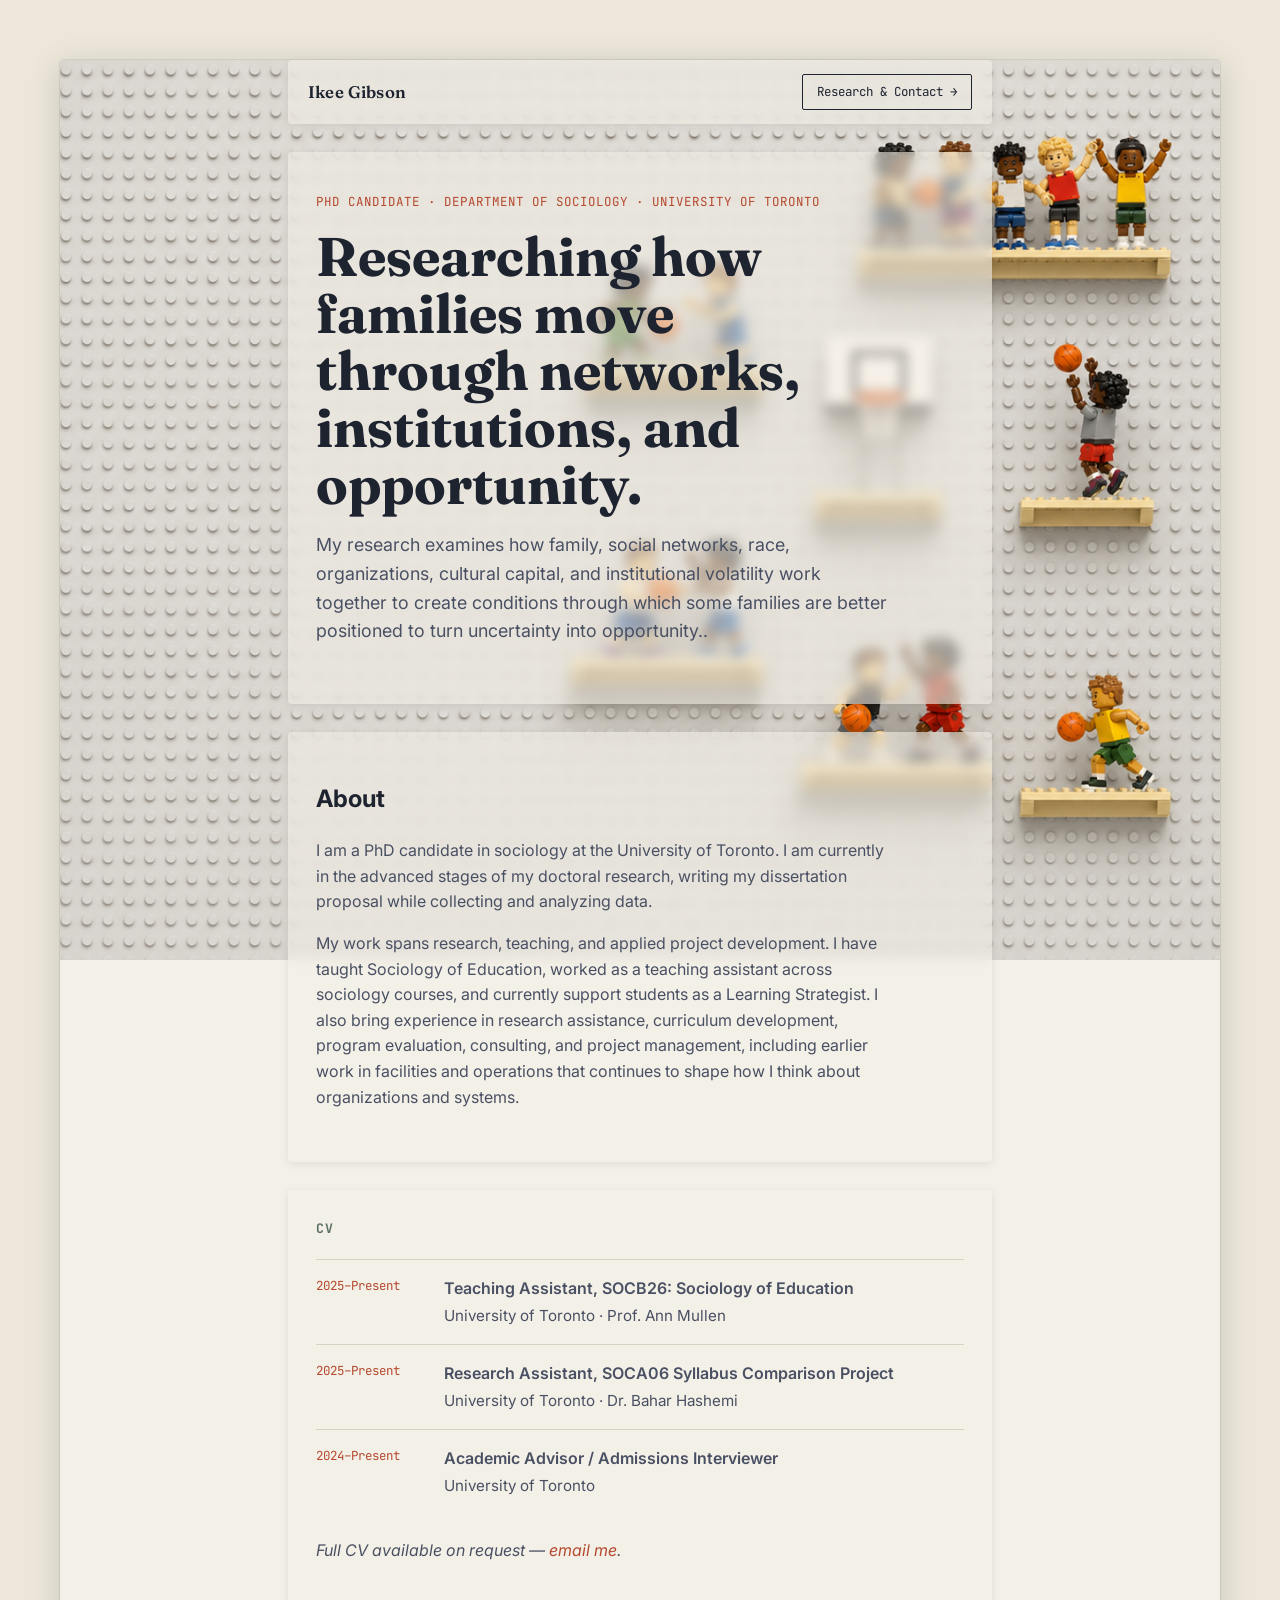
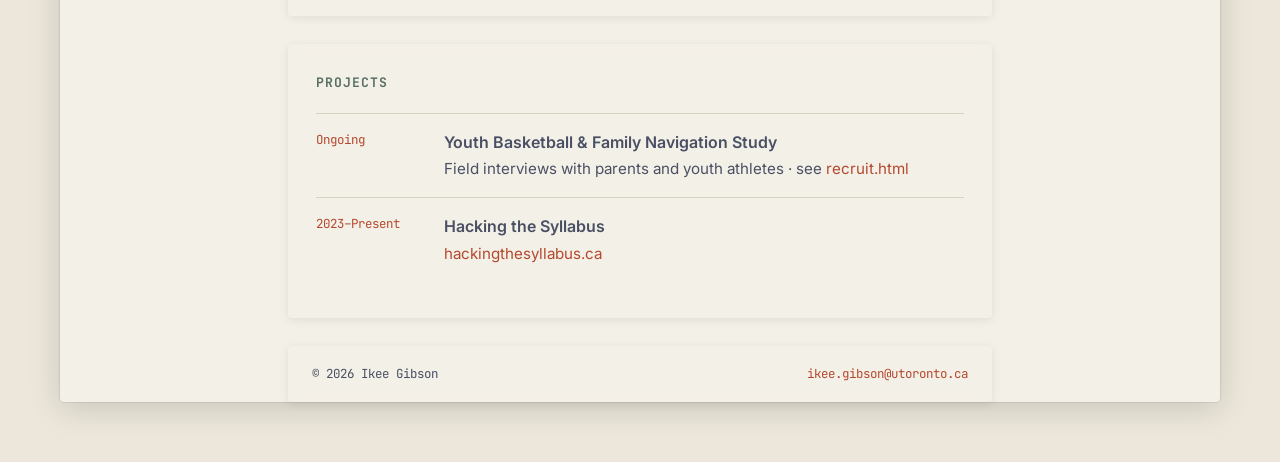
==== index.html @ 01ce1023 "Change heading from h2 to h1 in about section" ====
<!DOCTYPE html>
<html lang="en">
<head>
<meta charset="UTF-8">
<meta name="viewport" content="width=device-width, initial-scale=1.0">
<title>Ikee Gibson</title>
<link rel="stylesheet" href="style.css">
</head>
<body>

<div class="wrap">
  <nav class="top">
    <span class="name">Ikee Gibson</span>
    <a class="cta" href="recruit.html">Research &amp; Contact &rarr;</a>
  </nav>

  <header class="hero">
    <span class="eyebrow">PhD Candidate &middot; Department of Sociology &middot; University of Toronto</span>
    <h1>Researching how families move through networks, institutions, and opportunity.</h1>
    <p class="lede">My research examines how family, social networks, race, organizations, cultural capital, and institutional volatility work together to create conditions through which some families are better positioned to turn uncertainty into opportunity..</p>
  </header>

  <section id="about">
    <h1>About</h1>
    <p>I am a PhD candidate in sociology at the University of Toronto. I am currently in the advanced stages of my doctoral research, writing my dissertation proposal while collecting and analyzing data.</p>

<p>My work spans research, teaching, and applied project development. I have taught Sociology of Education, worked as a teaching assistant across sociology courses, and currently support students as a Learning Strategist. I also bring experience in research assistance, curriculum development, program evaluation, consulting, and project management, including earlier work in facilities and operations that continues to shape how I think about organizations and systems.</p>
  </section>

  <section id="cv">
    <h2>CV</h2>

    <div class="entry">
      <div class="dates">2025&ndash;Present</div>
      <div>
        <p class="role">Teaching Assistant, SOCB26: Sociology of Education</p>
        <p class="org">University of Toronto &middot; Prof. Ann Mullen</p>
      </div>
    </div>

    <div class="entry">
      <div class="dates">2025&ndash;Present</div>
      <div>
        <p class="role">Research Assistant, SOCA06 Syllabus Comparison Project</p>
        <p class="org">University of Toronto &middot; Dr. Bahar Hashemi</p>
      </div>
    </div>

    <div class="entry">
      <div class="dates">2024&ndash;Present</div>
      <div>
        <p class="role">Academic Advisor / Admissions Interviewer</p>
        <p class="org">University of Toronto</p>
      </div>
    </div>

    <p style="margin-top: 24px;"><em>Full CV available on request &mdash; <a href="mailto:hello@ikeegibson.com">email me</a>.</em></p>
  </section>

  <section id="projects">
    <h2>Projects</h2>
    <div class="entry">
      <div class="dates">Ongoing</div>
      <div>
        <p class="role">Youth Basketball &amp; Family Navigation Study</p>
        <p class="org">Field interviews with parents and youth athletes &middot; see <a href="recruit.html">recruit.html</a></p>
      </div>
    </div>
    <div class="entry">
      <div class="dates">2023&ndash;Present</div>
      <div>
        <p class="role">Hacking the Syllabus</p>
        <p class="org"><a href="https://hackingthesyllabus.ca" target="_blank" rel="noopener">hackingthesyllabus.ca</a></p>
      </div>
    </div>
  </section>

  <footer>
    <span>&copy; 2026 Ikee Gibson</span>
    <span><a href="mailto:ikee.gibson@utoronto.ca">ikee.gibson@utoronto.ca</a></span>
  </footer>
</div>

</body>
</html>
---- style.css ----
@import url('https://fonts.googleapis.com/css2?family=Fraunces:opsz,wght@9..144,400..700&family=Inter:wght@400;500;600&family=JetBrains+Mono:wght@400;500&display=swap');

:root {
  --paper: #F3F0E8;
  --paper-dim: #ECE7DA;
  --ink: #1E2330;
  --ink-soft: #4A5063;
  --accent: #B5482E;
  --accent-soft: #D9886F;
  --line-green: #5B7065;
  --rule: #D8D2C2;
}

* { box-sizing: border-box; }

html {
  scroll-behavior: smooth;
  background: var(--paper-dim);
}

body {
  margin: 60px;
  background: var(--paper);
  background-image: url(background.png);
  background-attachment: fixed;
  background-size: cover;
  background-position: center top;
  background-repeat: no-repeat;
  color: var(--ink);
  font-family: 'Inter', system-ui, sans-serif;
  line-height: 1.6;
  border-radius: 4px;
  box-shadow: 0 0 0 1px rgba(0,0,0,0.07), 0 6px 32px rgba(0,0,0,0.15);
  overflow-x: hidden;
}

@media (max-width: 700px) {
  body { margin: 24px; }
}

@media (prefers-reduced-motion: reduce) {
  * { animation: none !important; transition: none !important; }
}

a { color: var(--accent); text-decoration: none; }
a:hover { text-decoration: underline; }
a:focus-visible, button:focus-visible, input:focus-visible {
  outline: 2px solid var(--accent);
  outline-offset: 3px;
}

.wrap {
  max-width: 760px;
  margin: 0 auto;
  padding: 0 28px;
}

/* ---- Nav ---- */
nav.top {
  display: flex;
  justify-content: space-between;
  align-items: center;
  padding: 14px 20px;
  margin-bottom: 28px;
  background: rgba(243,240,232,0.60);
  backdrop-filter: blur(6px);
  border-radius: 4px;
  box-shadow: 0 2px 10px rgba(0,0,0,0.08);
}
nav.top .name {
  font-family: 'Fraunces', serif;
  font-weight: 600;
  font-size: 1.05rem;
  color: var(--ink);
  letter-spacing: 0.01em;
}
nav.top a.cta {
  font-family: 'JetBrains Mono', monospace;
  font-size: 0.78rem;
  border: 1px solid var(--ink);
  padding: 7px 14px;
  border-radius: 2px;
  color: var(--ink);
}
nav.top a.cta:hover { background: var(--ink); color: var(--paper); text-decoration: none; }

/* ---- Hero ---- */
.hero {
  position: relative;
  padding: 40px 28px;
  margin-top: 28px;
  overflow: hidden;
  background: rgba(243,240,232,0.60);
  backdrop-filter: blur(6px);
  border-radius: 4px;
  box-shadow: 0 2px 10px rgba(0,0,0,0.08);
}
.hero h1 {
  position: relative;
  z-index: 1;
  font-family: 'Fraunces', serif;
  font-weight: 700;
  font-size: clamp(2.4rem, 6vw, 3.4rem);
  line-height: 1.05;
  margin: 0 0 14px;
  max-width: 9.5em;
}
.hero .eyebrow {
  font-family: 'JetBrains Mono', monospace;
  font-size: 0.78rem;
  text-transform: uppercase;
  letter-spacing: 0.08em;
  color: var(--accent);
  margin-bottom: 16px;
  display: block;
}
.hero p.lede {
  position: relative;
  z-index: 1;
  font-size: 1.12rem;
  color: var(--ink-soft);
  max-width: 32em;
}

hr.rule {
  border: none;
  border-top: 1px solid var(--rule);
  margin: 8px 0 40px;
}

/* ---- Sections ---- */
section {
  padding: 28px 28px 36px;
  margin: 28px 0;
  background: rgba(243,240,232,0.60);
  backdrop-filter: blur(6px);
  border-radius: 4px;
  box-shadow: 0 2px 10px rgba(0,0,0,0.08);
}
section h2 {
  font-family: 'JetBrains Mono', monospace;
  font-size: 0.82rem;
  text-transform: uppercase;
  letter-spacing: 0.08em;
  color: var(--line-green);
  margin: 0 0 20px;
}
section p { color: var(--ink-soft); max-width: 36em; }

/* ---- CV entries ---- */
.entry {
  display: grid;
  grid-template-columns: 110px 1fr;
  gap: 18px;
  padding: 16px 0;
  border-top: 1px solid var(--rule);
}
.entry:first-of-type { border-top: 1px solid var(--rule); }
.entry .dates {
  font-family: 'JetBrains Mono', monospace;
  font-size: 0.78rem;
  color: var(--accent);
  white-space: nowrap;
}
.entry .role { font-weight: 600; margin: 0 0 2px; }
.entry .org { color: var(--ink-soft); font-size: 0.95rem; margin: 0; }

@media (max-width: 540px) {
  .entry { grid-template-columns: 1fr; gap: 4px; }
}

/* ---- Footer ---- */
footer {
  margin: 0 0 28px;
  padding: 18px 24px;
  background: rgba(243,240,232,0.60);
  backdrop-filter: blur(6px);
  border-radius: 4px;
  box-shadow: 0 2px 10px rgba(0,0,0,0.08);
  font-family: 'JetBrains Mono', monospace;
  font-size: 0.78rem;
  color: var(--ink-soft);
  display: flex;
  justify-content: space-between;
  flex-wrap: wrap;
  gap: 10px;
}

/* ---- Recruit page ---- */
.recruit-card {
  background: var(--paper-dim);
  border: 1px solid var(--rule);
  border-radius: 4px;
  padding: 36px 30px;
  margin-top: 12px;
}
.recruit-card p.blurb {
  font-size: 1.08rem;
  color: var(--ink);
  max-width: 34em;
}
.btn-primary {
  display: inline-block;
  margin-top: 18px;
  background: var(--accent);
  color: var(--paper);
  font-family: 'JetBrains Mono', monospace;
  font-size: 0.85rem;
  padding: 13px 22px;
  border-radius: 2px;
  letter-spacing: 0.02em;
}
.btn-primary:hover { background: #963a23; text-decoration: none; }
.fine-print {
  margin-top: 22px;
  font-size: 0.85rem;
  color: var(--ink-soft);
}
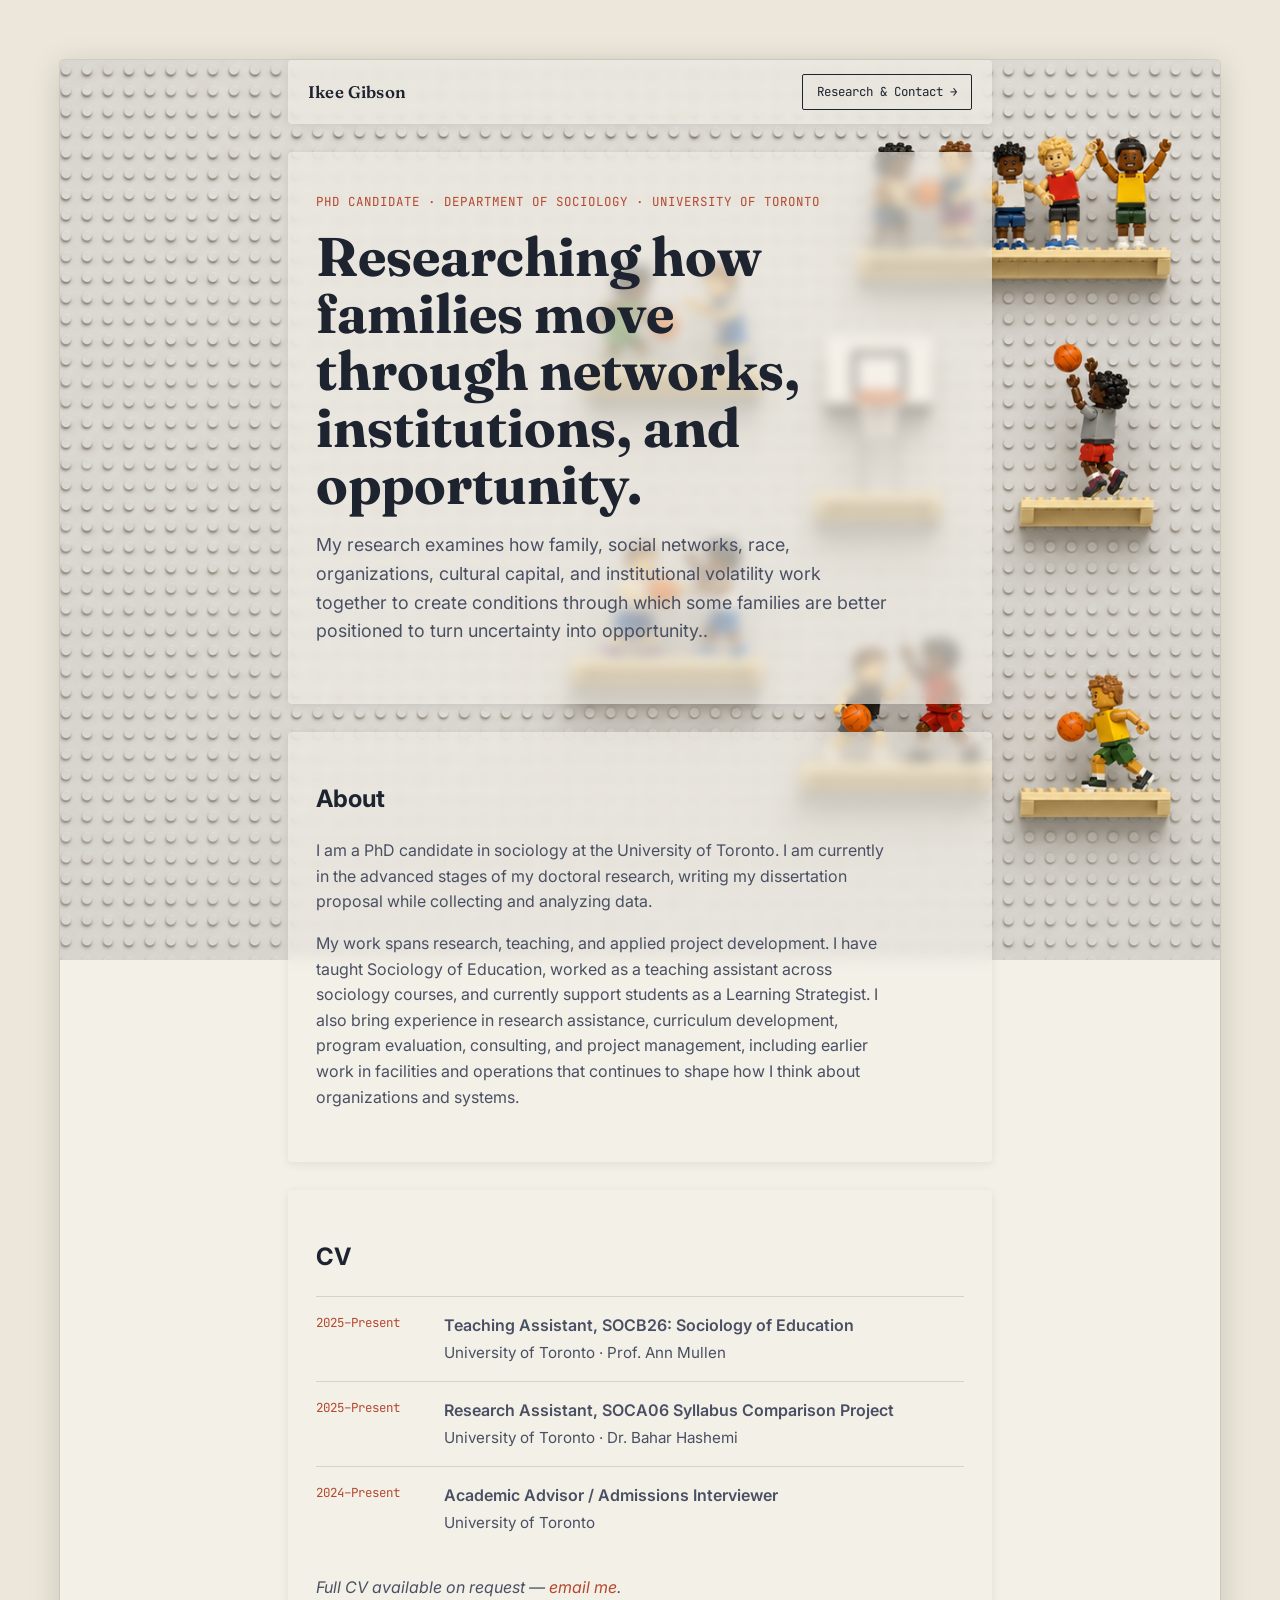
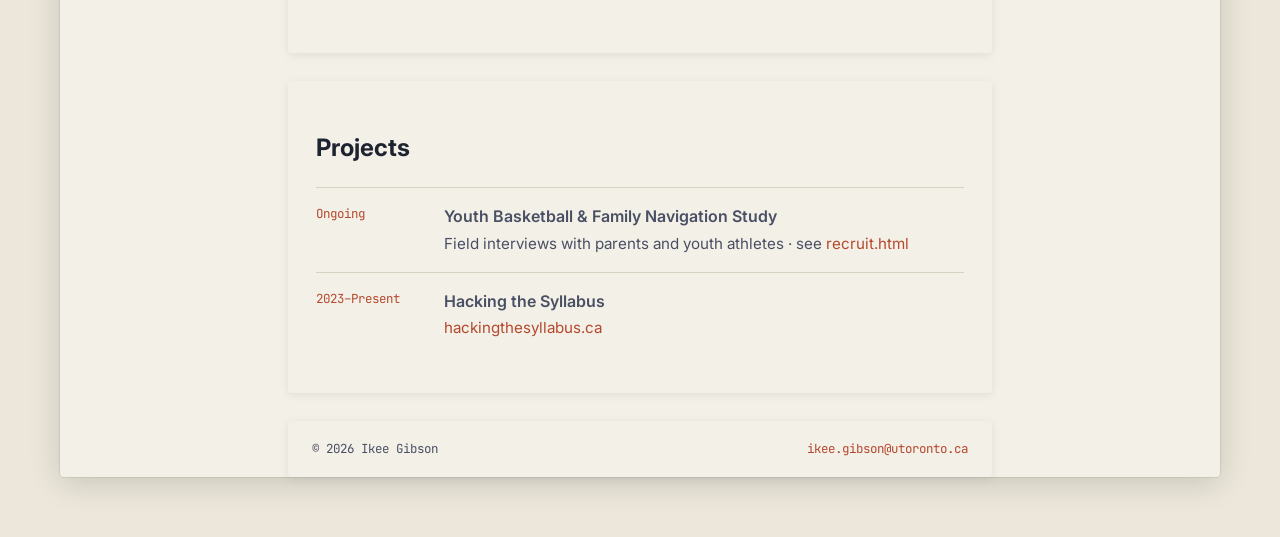
==== commit e689925e: "Change section headings and update contact email Updated headings from h2 to h1 for CV and Projects " ====
--- a/index.html
+++ b/index.html
@@ -28,7 +28,7 @@
   </section>
 
   <section id="cv">
-    <h2>CV</h2>
+    <h1>CV</h1>
 
     <div class="entry">
       <div class="dates">2025&ndash;Present</div>
@@ -54,11 +54,11 @@
       </div>
     </div>
 
-    <p style="margin-top: 24px;"><em>Full CV available on request &mdash; <a href="mailto:hello@ikeegibson.com">email me</a>.</em></p>
+    <p style="margin-top: 24px;"><em>Full CV available on request &mdash; <a href="mailto:ikee.gibson@utoronto.ca">email me</a>.</em></p>
   </section>
 
   <section id="projects">
-    <h2>Projects</h2>
+    <h1>Projects</h1>
     <div class="entry">
       <div class="dates">Ongoing</div>
       <div>
--- a/style.css
+++ b/style.css
@@ -62,7 +62,7 @@
   align-items: center;
   padding: 14px 20px;
   margin-bottom: 28px;
-  background: rgba(243,240,232,0.60);
+  background: rgba(243,240,232,0.64);
   backdrop-filter: blur(6px);
   border-radius: 4px;
   box-shadow: 0 2px 10px rgba(0,0,0,0.08);
@@ -90,7 +90,7 @@
   padding: 40px 28px;
   margin-top: 28px;
   overflow: hidden;
-  background: rgba(243,240,232,0.60);
+  background: rgba(243,240,232,0.64);
   backdrop-filter: blur(6px);
   border-radius: 4px;
   box-shadow: 0 2px 10px rgba(0,0,0,0.08);
@@ -132,7 +132,7 @@
 section {
   padding: 28px 28px 36px;
   margin: 28px 0;
-  background: rgba(243,240,232,0.60);
+  background: rgba(243,240,232,0.64);
   backdrop-filter: blur(6px);
   border-radius: 4px;
   box-shadow: 0 2px 10px rgba(0,0,0,0.08);
@@ -173,7 +173,7 @@
 footer {
   margin: 0 0 28px;
   padding: 18px 24px;
-  background: rgba(243,240,232,0.60);
+  background: rgba(243,240,232,0.64);
   backdrop-filter: blur(6px);
   border-radius: 4px;
   box-shadow: 0 2px 10px rgba(0,0,0,0.08);
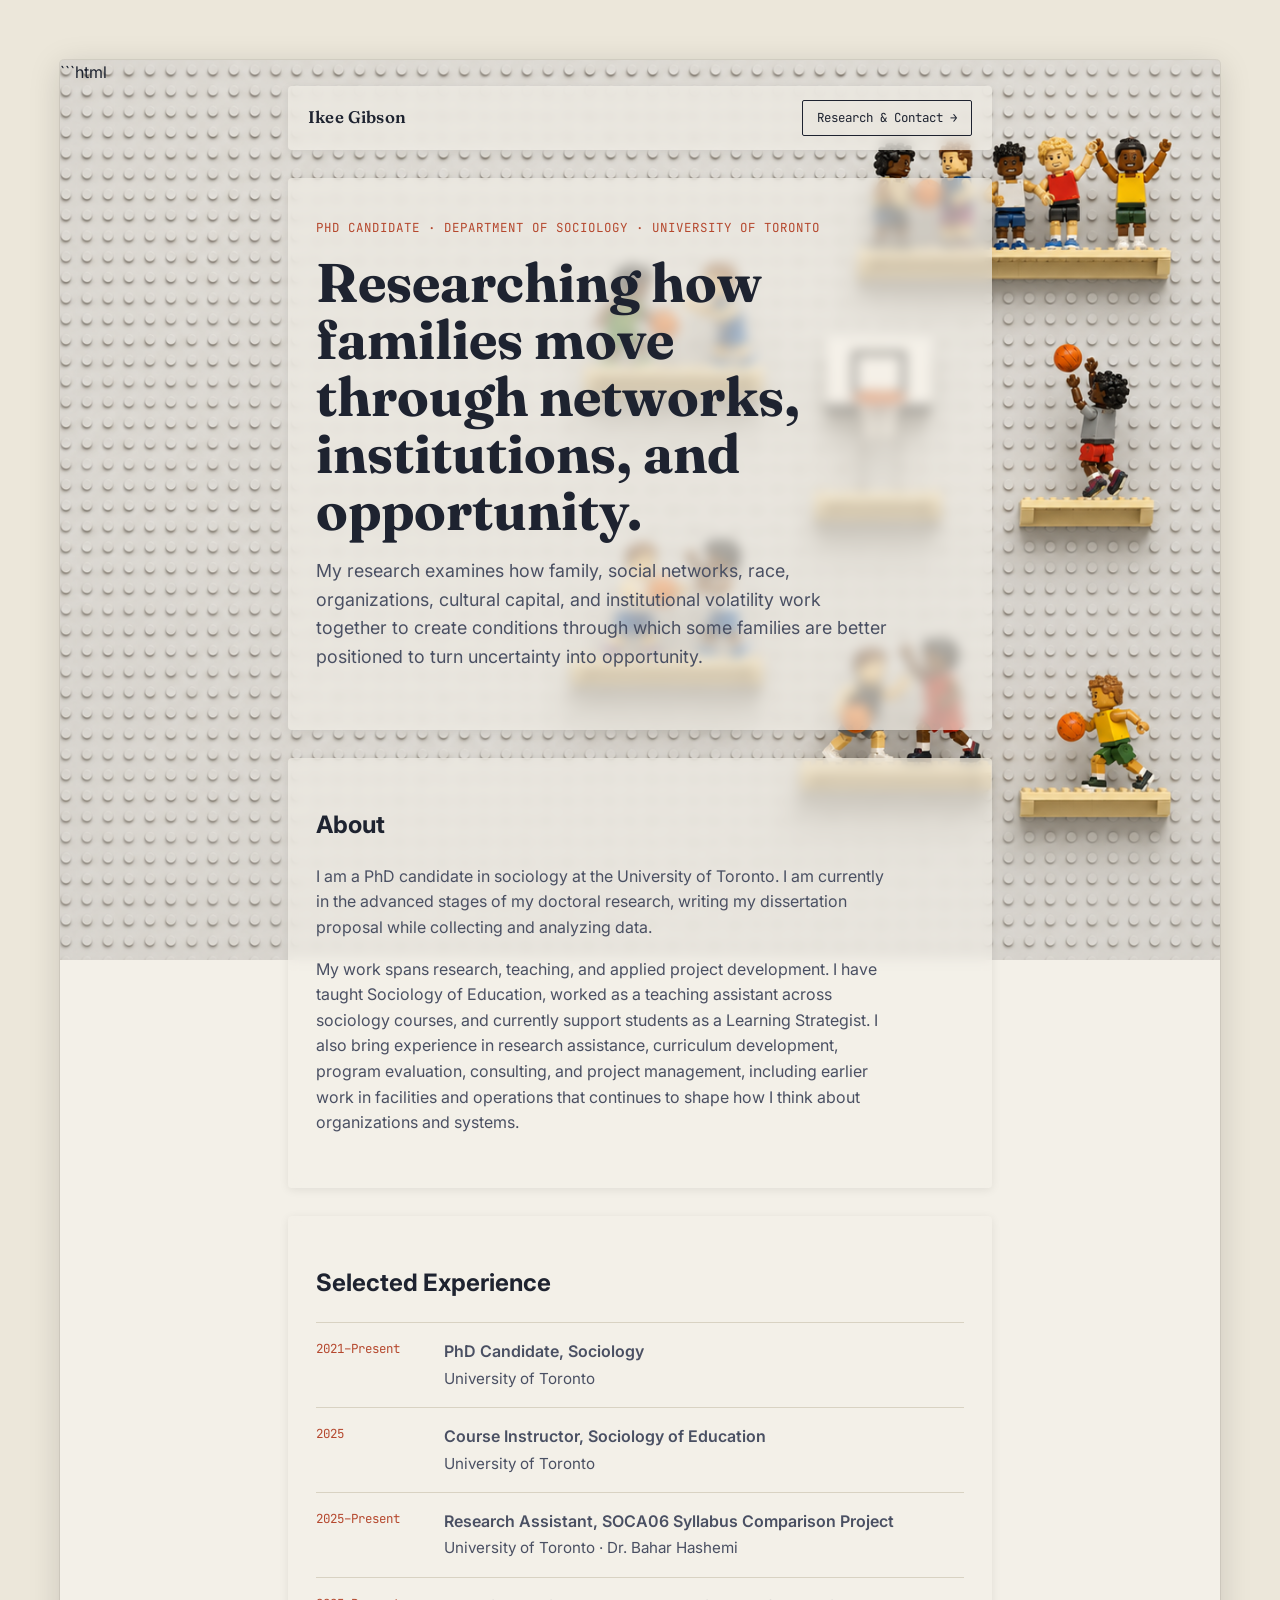
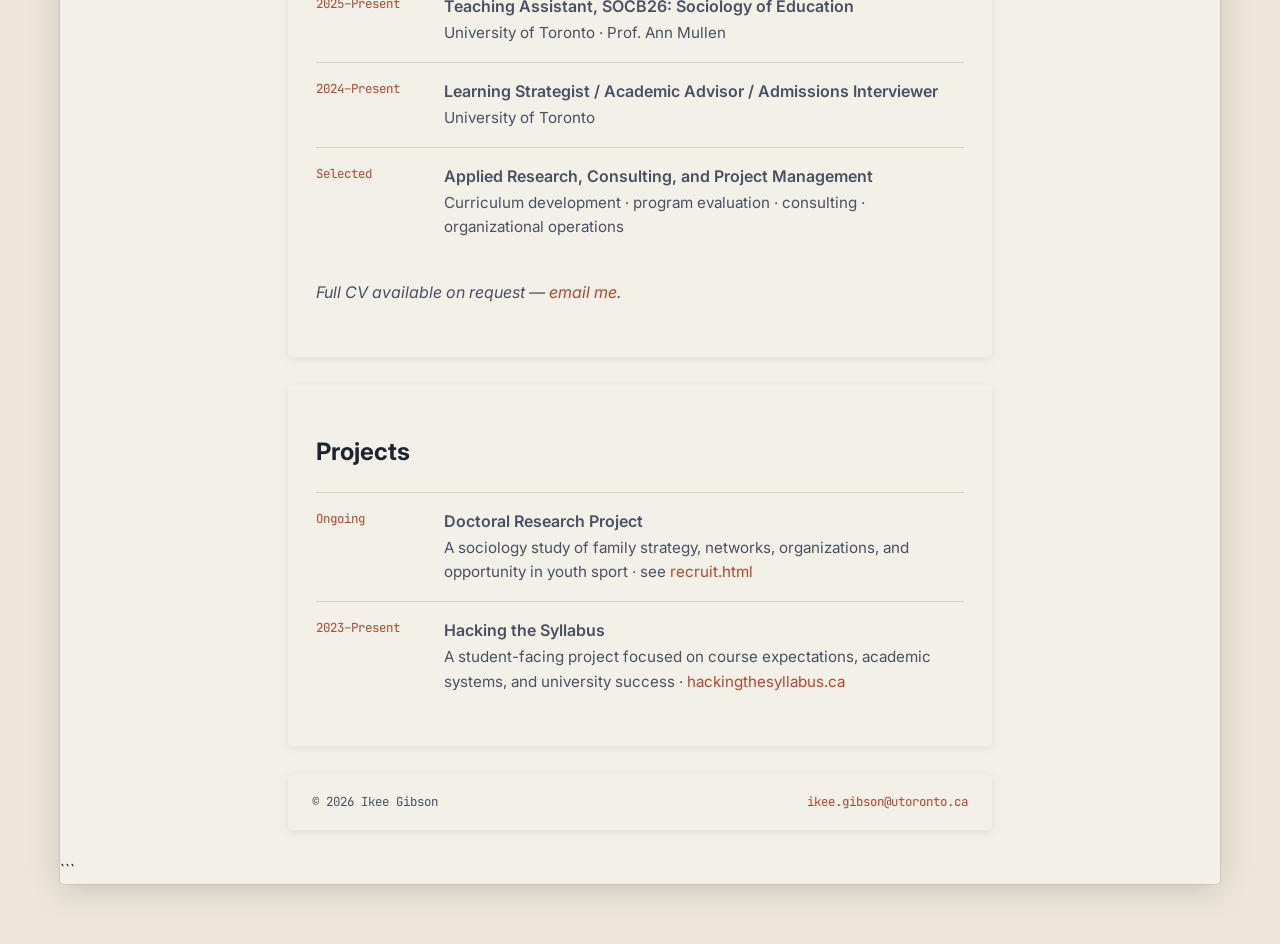
==== commit 13e22f6c: "Update CV and project descriptions in index.html" ====
--- a/index.html
+++ b/index.html
@@ -1,3 +1,4 @@
+```html
 <!DOCTYPE html>
 <html lang="en">
 <head>
@@ -17,24 +18,32 @@
   <header class="hero">
     <span class="eyebrow">PhD Candidate &middot; Department of Sociology &middot; University of Toronto</span>
     <h1>Researching how families move through networks, institutions, and opportunity.</h1>
-    <p class="lede">My research examines how family, social networks, race, organizations, cultural capital, and institutional volatility work together to create conditions through which some families are better positioned to turn uncertainty into opportunity..</p>
+    <p class="lede">My research examines how family, social networks, race, organizations, cultural capital, and institutional volatility work together to create conditions through which some families are better positioned to turn uncertainty into opportunity.</p>
   </header>
 
   <section id="about">
     <h1>About</h1>
     <p>I am a PhD candidate in sociology at the University of Toronto. I am currently in the advanced stages of my doctoral research, writing my dissertation proposal while collecting and analyzing data.</p>
 
-<p>My work spans research, teaching, and applied project development. I have taught Sociology of Education, worked as a teaching assistant across sociology courses, and currently support students as a Learning Strategist. I also bring experience in research assistance, curriculum development, program evaluation, consulting, and project management, including earlier work in facilities and operations that continues to shape how I think about organizations and systems.</p>
+    <p>My work spans research, teaching, and applied project development. I have taught Sociology of Education, worked as a teaching assistant across sociology courses, and currently support students as a Learning Strategist. I also bring experience in research assistance, curriculum development, program evaluation, consulting, and project management, including earlier work in facilities and operations that continues to shape how I think about organizations and systems.</p>
   </section>
 
   <section id="cv">
-    <h1>CV</h1>
+    <h1>Selected Experience</h1>
 
     <div class="entry">
-      <div class="dates">2025&ndash;Present</div>
+      <div class="dates">2021&ndash;Present</div>
       <div>
-        <p class="role">Teaching Assistant, SOCB26: Sociology of Education</p>
-        <p class="org">University of Toronto &middot; Prof. Ann Mullen</p>
+        <p class="role">PhD Candidate, Sociology</p>
+        <p class="org">University of Toronto</p>
+      </div>
+    </div>
+
+    <div class="entry">
+      <div class="dates">2025</div>
+      <div>
+        <p class="role">Course Instructor, Sociology of Education</p>
+        <p class="org">University of Toronto</p>
       </div>
     </div>
 
@@ -47,10 +56,26 @@
     </div>
 
     <div class="entry">
+      <div class="dates">2025&ndash;Present</div>
+      <div>
+        <p class="role">Teaching Assistant, SOCB26: Sociology of Education</p>
+        <p class="org">University of Toronto &middot; Prof. Ann Mullen</p>
+      </div>
+    </div>
+
+    <div class="entry">
       <div class="dates">2024&ndash;Present</div>
       <div>
-        <p class="role">Academic Advisor / Admissions Interviewer</p>
+        <p class="role">Learning Strategist / Academic Advisor / Admissions Interviewer</p>
         <p class="org">University of Toronto</p>
+      </div>
+    </div>
+
+    <div class="entry">
+      <div class="dates">Selected</div>
+      <div>
+        <p class="role">Applied Research, Consulting, and Project Management</p>
+        <p class="org">Curriculum development &middot; program evaluation &middot; consulting &middot; organizational operations</p>
       </div>
     </div>
 
@@ -62,15 +87,15 @@
     <div class="entry">
       <div class="dates">Ongoing</div>
       <div>
-        <p class="role">Youth Basketball &amp; Family Navigation Study</p>
-        <p class="org">Field interviews with parents and youth athletes &middot; see <a href="recruit.html">recruit.html</a></p>
+        <p class="role">Doctoral Research Project</p>
+        <p class="org">A sociology study of family strategy, networks, organizations, and opportunity in youth sport &middot; see <a href="recruit.html">recruit.html</a></p>
       </div>
     </div>
     <div class="entry">
       <div class="dates">2023&ndash;Present</div>
       <div>
         <p class="role">Hacking the Syllabus</p>
-        <p class="org"><a href="https://hackingthesyllabus.ca" target="_blank" rel="noopener">hackingthesyllabus.ca</a></p>
+        <p class="org">A student-facing project focused on course expectations, academic systems, and university success &middot; <a href="https://hackingthesyllabus.ca" target="_blank" rel="noopener">hackingthesyllabus.ca</a></p>
       </div>
     </div>
   </section>
@@ -83,3 +108,4 @@
 
 </body>
 </html>
+```
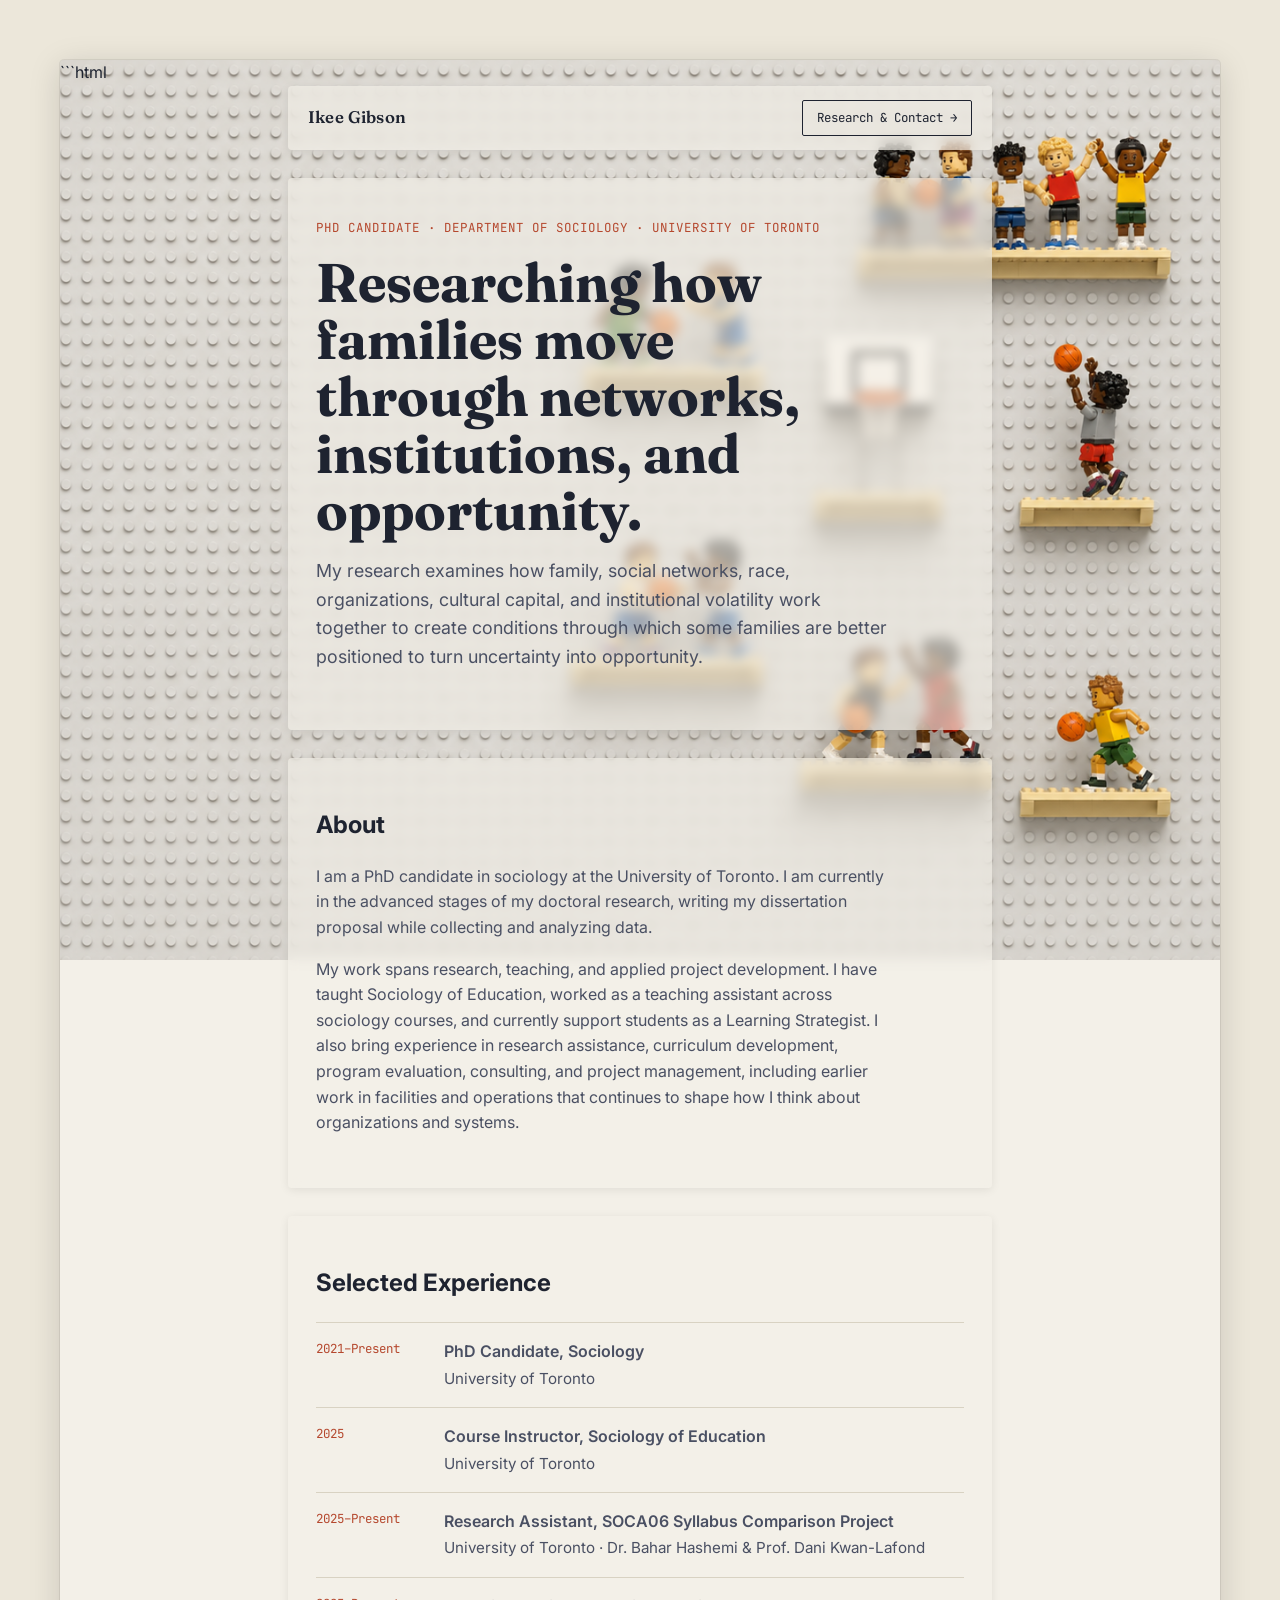
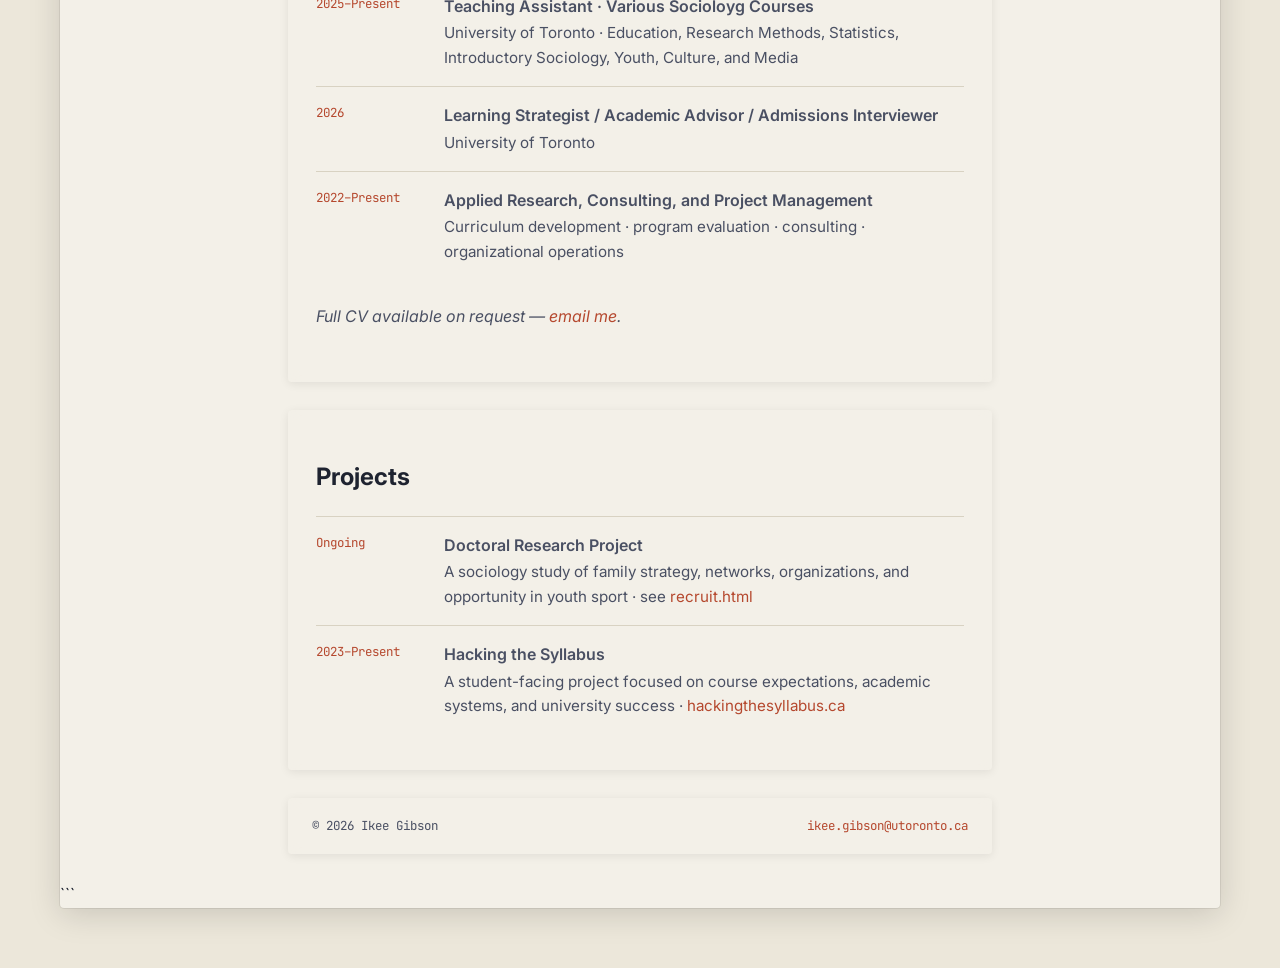
==== commit d6e3af2e: "Revise roles, organizations, and dates in index.html Updated roles and organizations for various pos" ====
--- a/index.html
+++ b/index.html
@@ -51,20 +51,20 @@
       <div class="dates">2025&ndash;Present</div>
       <div>
         <p class="role">Research Assistant, SOCA06 Syllabus Comparison Project</p>
-        <p class="org">University of Toronto &middot; Dr. Bahar Hashemi</p>
+        <p class="org">University of Toronto &middot; Dr. Bahar Hashemi & Prof. Dani Kwan-Lafond</p>
       </div>
     </div>
 
     <div class="entry">
       <div class="dates">2025&ndash;Present</div>
       <div>
-        <p class="role">Teaching Assistant, SOCB26: Sociology of Education</p>
-        <p class="org">University of Toronto &middot; Prof. Ann Mullen</p>
+        <p class="role">Teaching Assistant &middot; Various Socioloyg Courses</p>
+        <p class="org">University of Toronto &middot; Education, Research Methods, Statistics, Introductory Sociology, Youth, Culture, and Media</p>
       </div>
     </div>
 
     <div class="entry">
-      <div class="dates">2024&ndash;Present</div>
+      <div class="dates">2026</div>
       <div>
         <p class="role">Learning Strategist / Academic Advisor / Admissions Interviewer</p>
         <p class="org">University of Toronto</p>
@@ -72,7 +72,7 @@
     </div>
 
     <div class="entry">
-      <div class="dates">Selected</div>
+      <div class="dates">2022&ndash;Present</div>
       <div>
         <p class="role">Applied Research, Consulting, and Project Management</p>
         <p class="org">Curriculum development &middot; program evaluation &middot; consulting &middot; organizational operations</p>
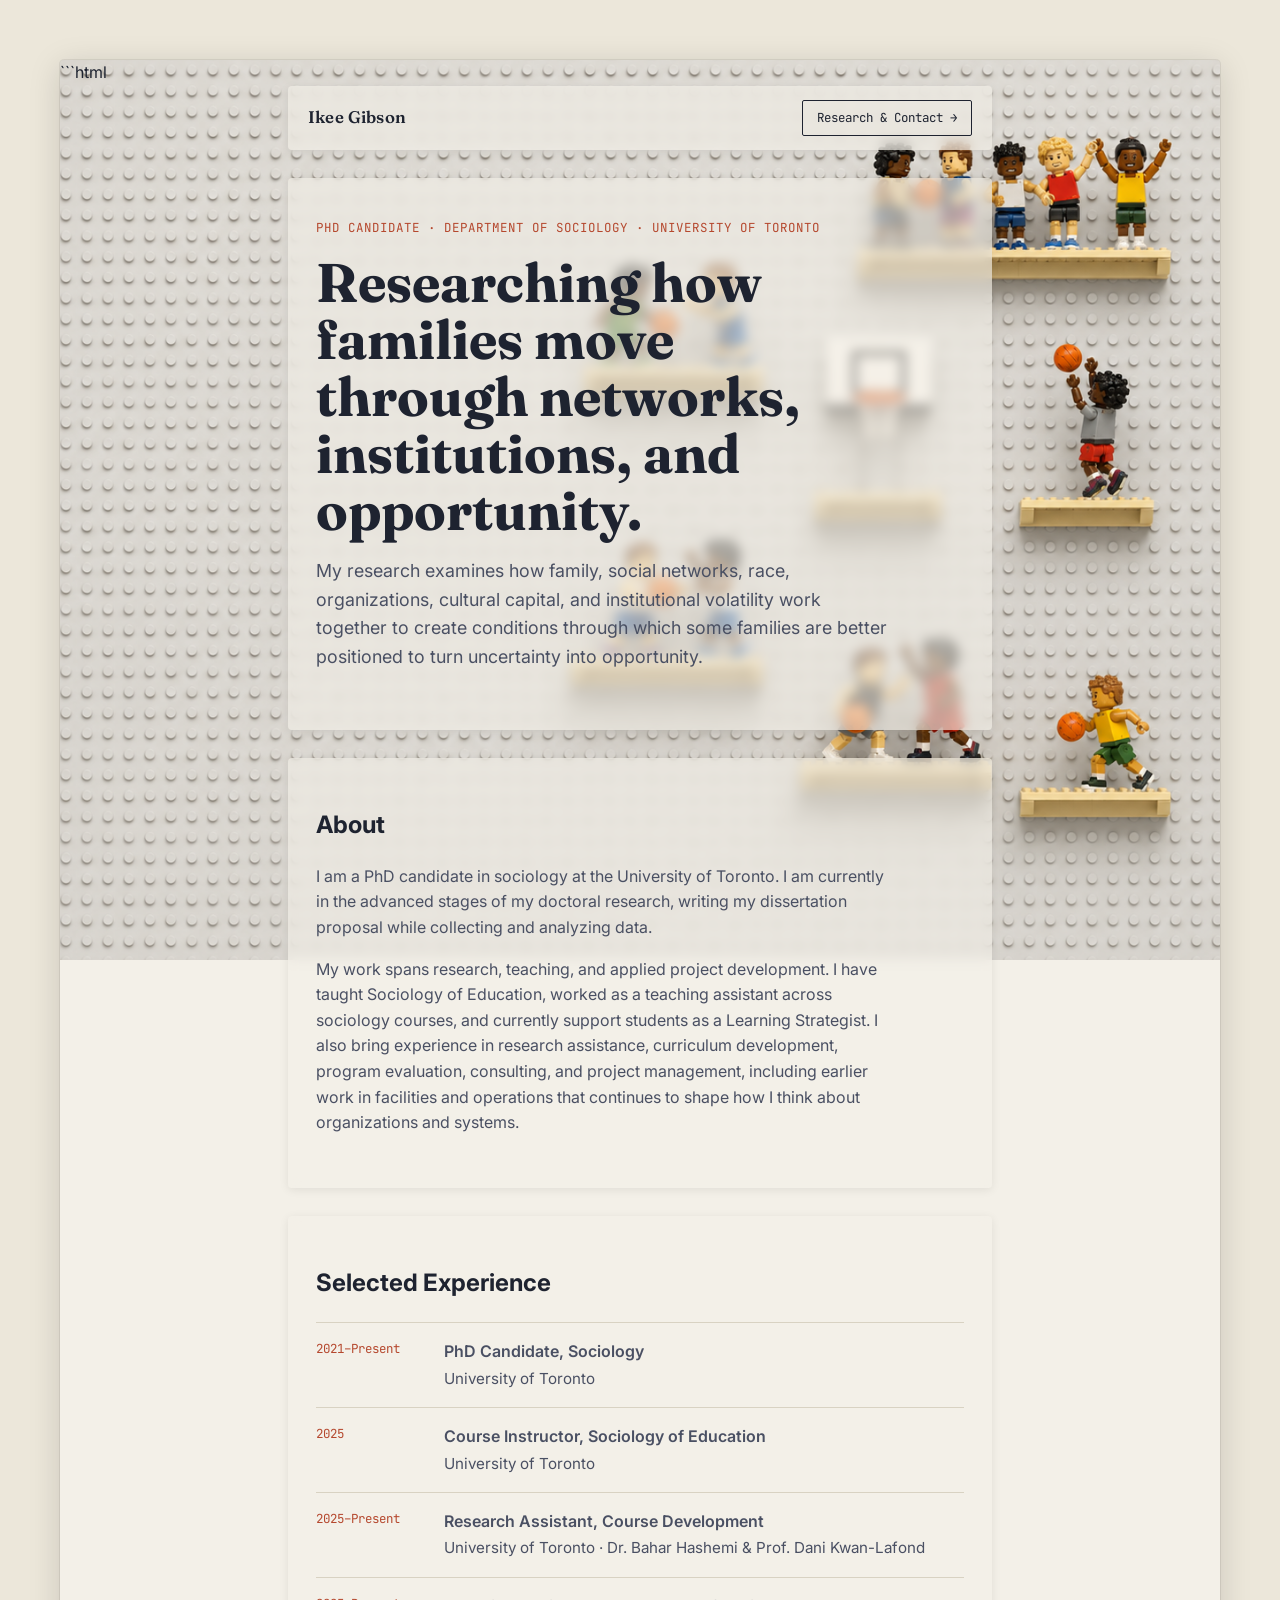
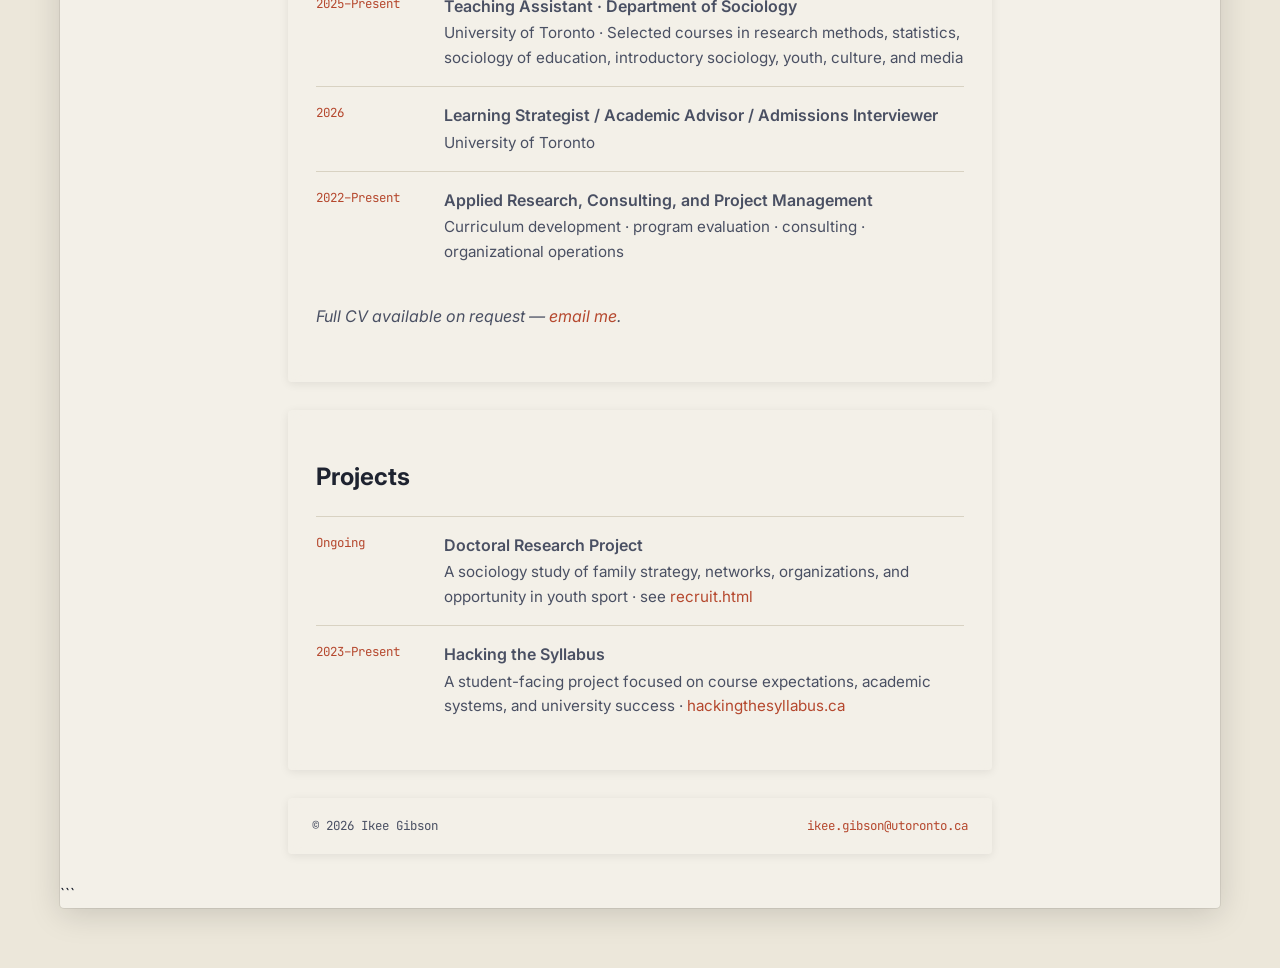
==== commit 85c6de92: "Update roles and descriptions in index.html" ====
--- a/index.html
+++ b/index.html
@@ -50,7 +50,7 @@
     <div class="entry">
       <div class="dates">2025&ndash;Present</div>
       <div>
-        <p class="role">Research Assistant, SOCA06 Syllabus Comparison Project</p>
+        <p class="role">Research Assistant, Course Development</p>
         <p class="org">University of Toronto &middot; Dr. Bahar Hashemi & Prof. Dani Kwan-Lafond</p>
       </div>
     </div>
@@ -58,8 +58,8 @@
     <div class="entry">
       <div class="dates">2025&ndash;Present</div>
       <div>
-        <p class="role">Teaching Assistant &middot; Various Socioloyg Courses</p>
-        <p class="org">University of Toronto &middot; Education, Research Methods, Statistics, Introductory Sociology, Youth, Culture, and Media</p>
+        <p class="role">Teaching Assistant &middot; Department of Sociology</p>
+        <p class="org">University of Toronto &middot; Selected courses in research methods, statistics, sociology of education, introductory sociology, youth, culture, and media</p>
       </div>
     </div>
 
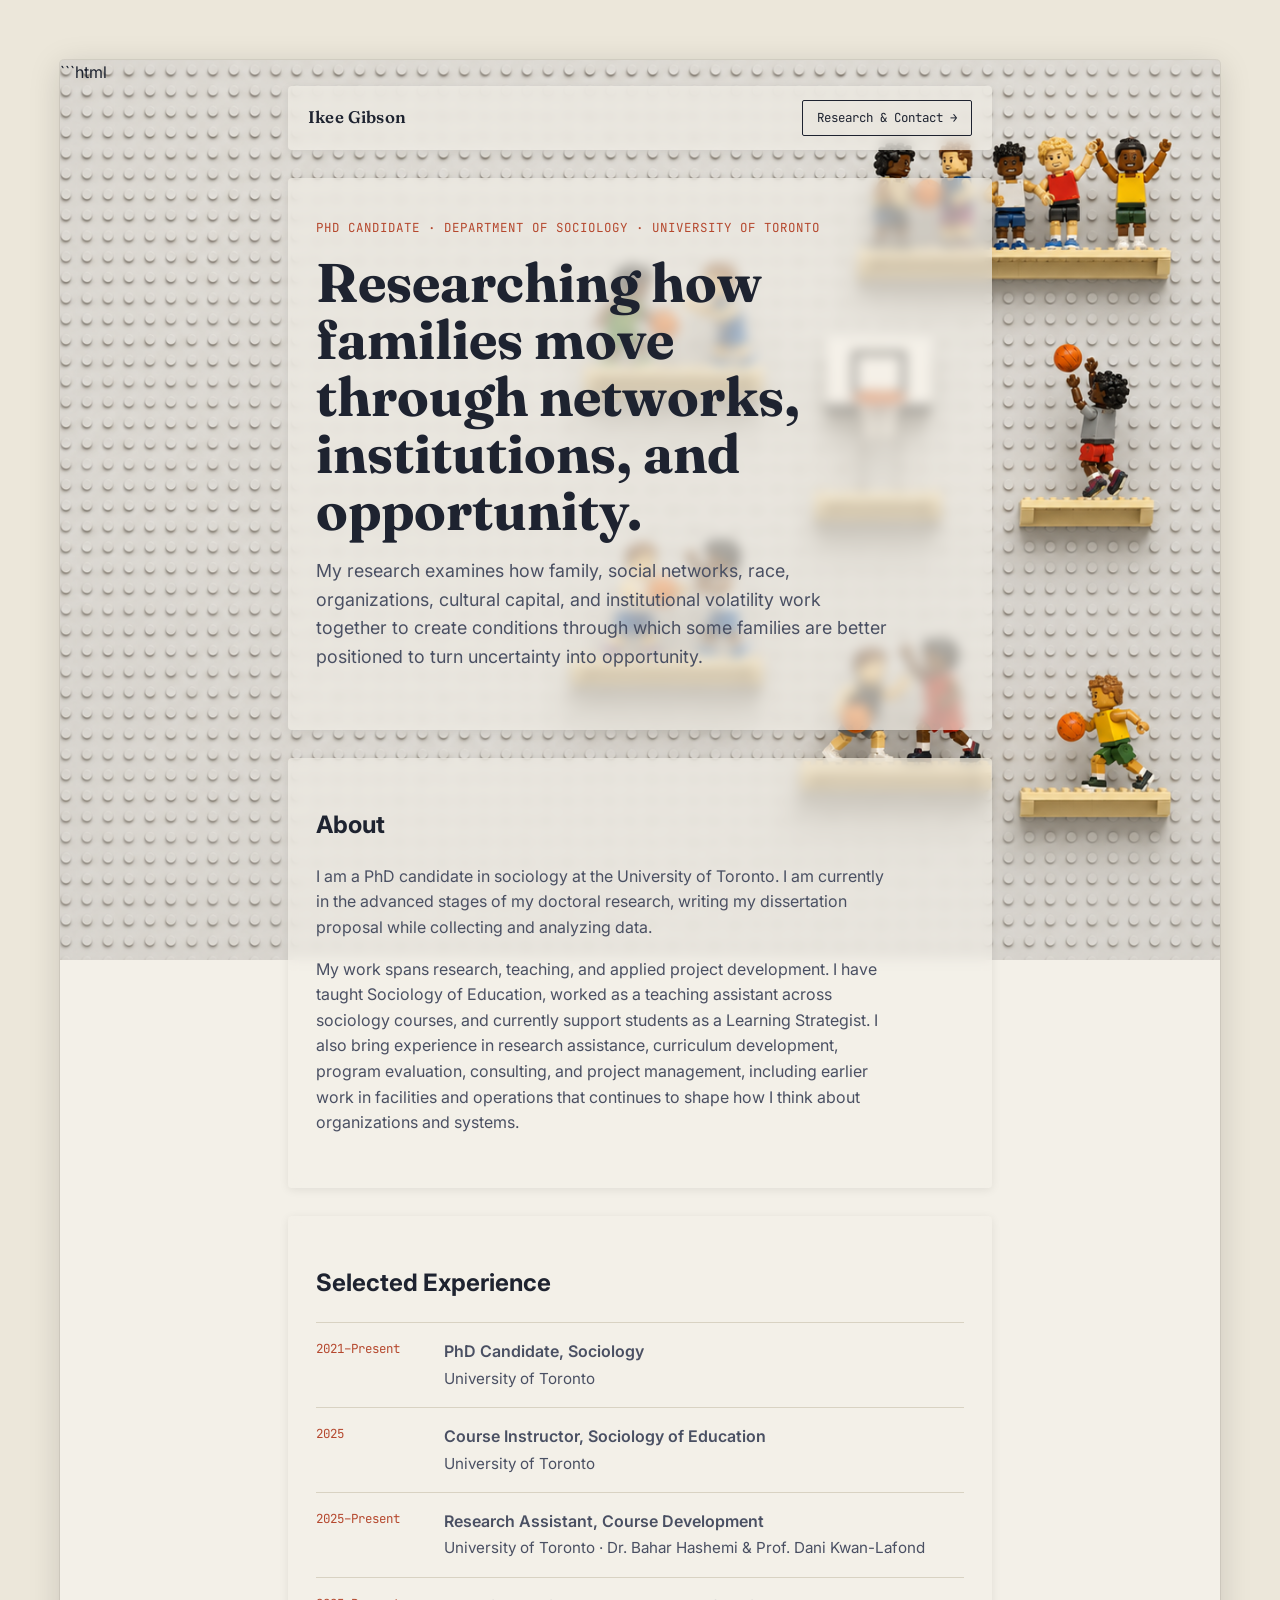
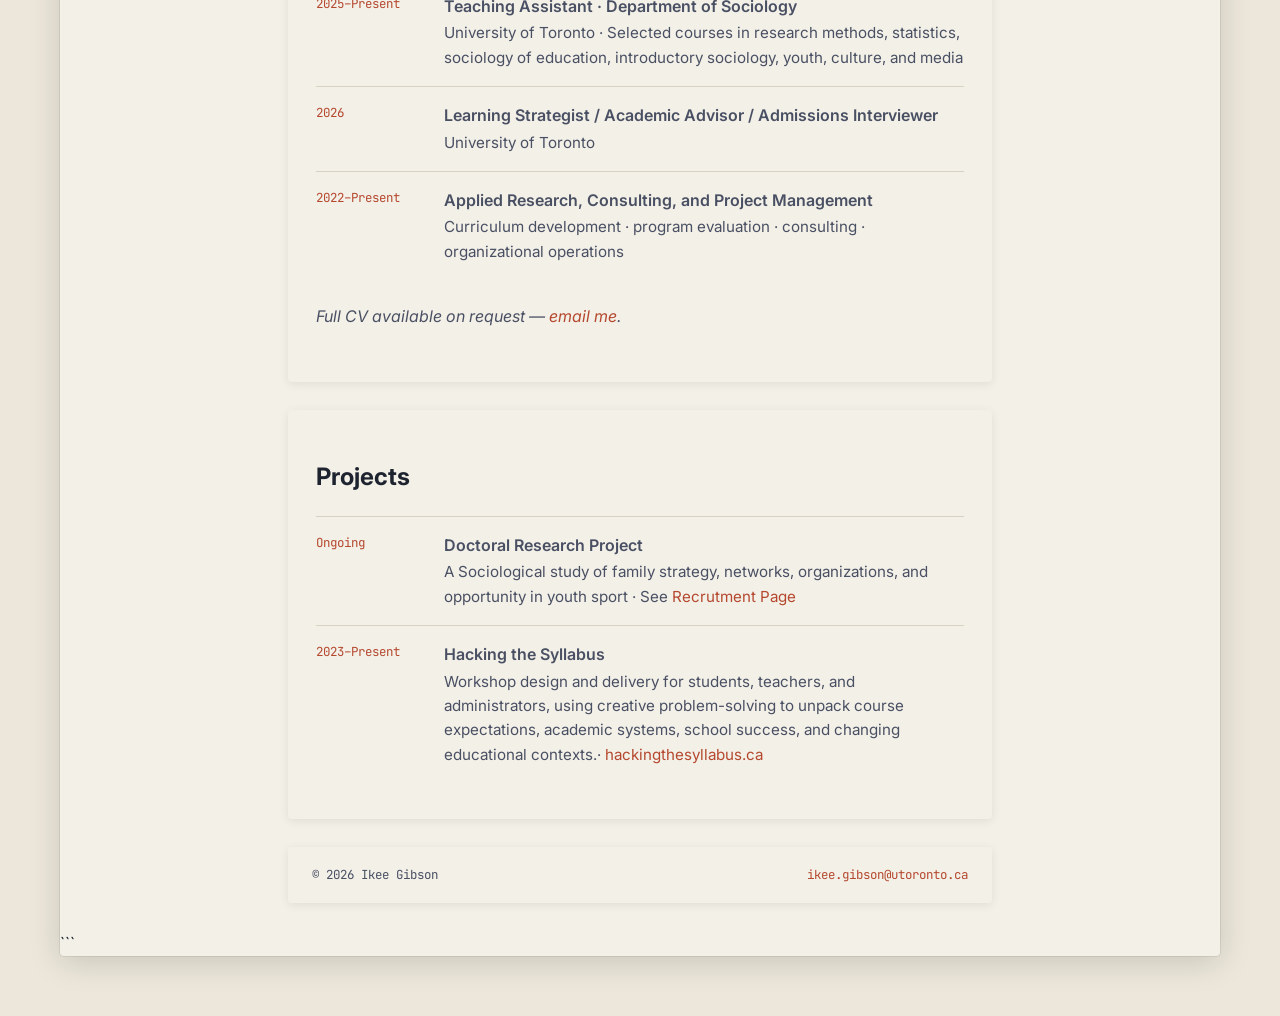
==== commit c2332a36: "Revise project descriptions in index.html Updated project descriptions for clarity and detail." ====
--- a/index.html
+++ b/index.html
@@ -88,14 +88,14 @@
       <div class="dates">Ongoing</div>
       <div>
         <p class="role">Doctoral Research Project</p>
-        <p class="org">A sociology study of family strategy, networks, organizations, and opportunity in youth sport &middot; see <a href="recruit.html">recruit.html</a></p>
+        <p class="org">A Sociological study of family strategy, networks, organizations, and opportunity in youth sport &middot; See <a href="recruit.html">Recrutment Page</a></p>
       </div>
     </div>
     <div class="entry">
       <div class="dates">2023&ndash;Present</div>
       <div>
         <p class="role">Hacking the Syllabus</p>
-        <p class="org">A student-facing project focused on course expectations, academic systems, and university success &middot; <a href="https://hackingthesyllabus.ca" target="_blank" rel="noopener">hackingthesyllabus.ca</a></p>
+        <p class="org">Workshop design and delivery for students, teachers, and administrators, using creative problem-solving to unpack course expectations, academic systems, school success, and changing educational contexts.&middot; <a href="https://hackingthesyllabus.ca" target="_blank" rel="noopener">hackingthesyllabus.ca</a></p>
       </div>
     </div>
   </section>
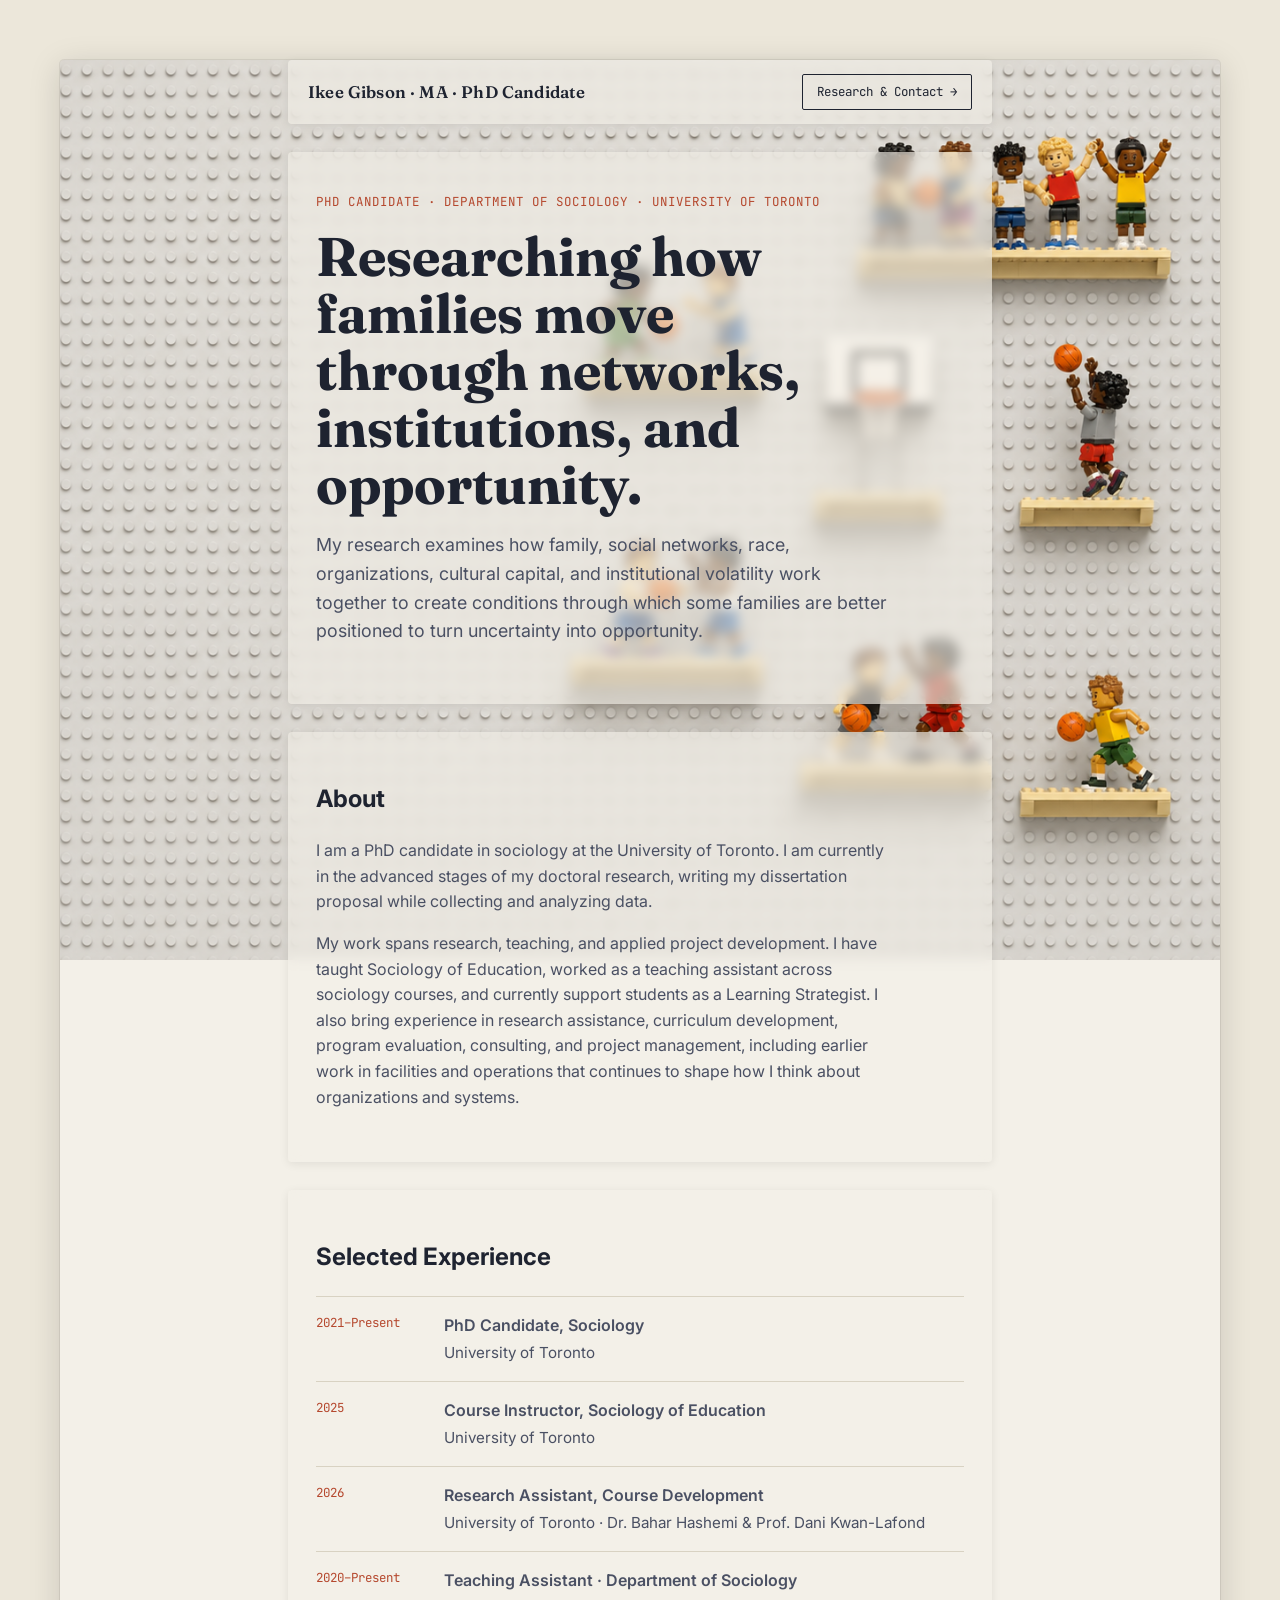
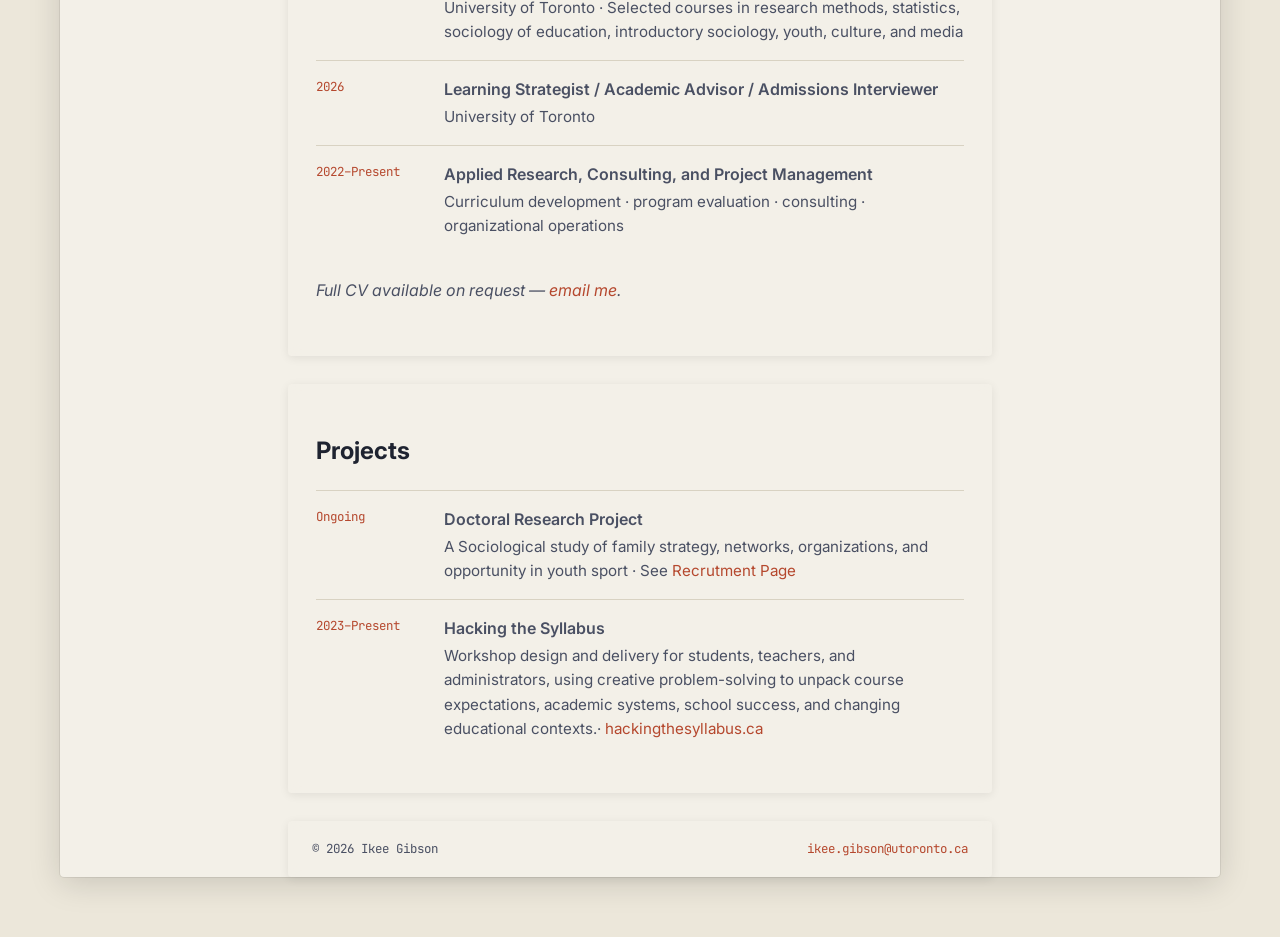
==== commit 3364ad33: "Update name and dates in index.html" ====
--- a/index.html
+++ b/index.html
@@ -1,4 +1,3 @@
-```html
 <!DOCTYPE html>
 <html lang="en">
 <head>
@@ -11,7 +10,7 @@
 
 <div class="wrap">
   <nav class="top">
-    <span class="name">Ikee Gibson</span>
+    <span class="name">Ikee Gibson &middot; MA &middot; PhD Candidate</span>
     <a class="cta" href="recruit.html">Research &amp; Contact &rarr;</a>
   </nav>
 
@@ -48,7 +47,7 @@
     </div>
 
     <div class="entry">
-      <div class="dates">2025&ndash;Present</div>
+      <div class="dates">2026</div>
       <div>
         <p class="role">Research Assistant, Course Development</p>
         <p class="org">University of Toronto &middot; Dr. Bahar Hashemi & Prof. Dani Kwan-Lafond</p>
@@ -56,7 +55,7 @@
     </div>
 
     <div class="entry">
-      <div class="dates">2025&ndash;Present</div>
+      <div class="dates">2020&ndash;Present</div>
       <div>
         <p class="role">Teaching Assistant &middot; Department of Sociology</p>
         <p class="org">University of Toronto &middot; Selected courses in research methods, statistics, sociology of education, introductory sociology, youth, culture, and media</p>
@@ -108,4 +107,3 @@
 
 </body>
 </html>
-```
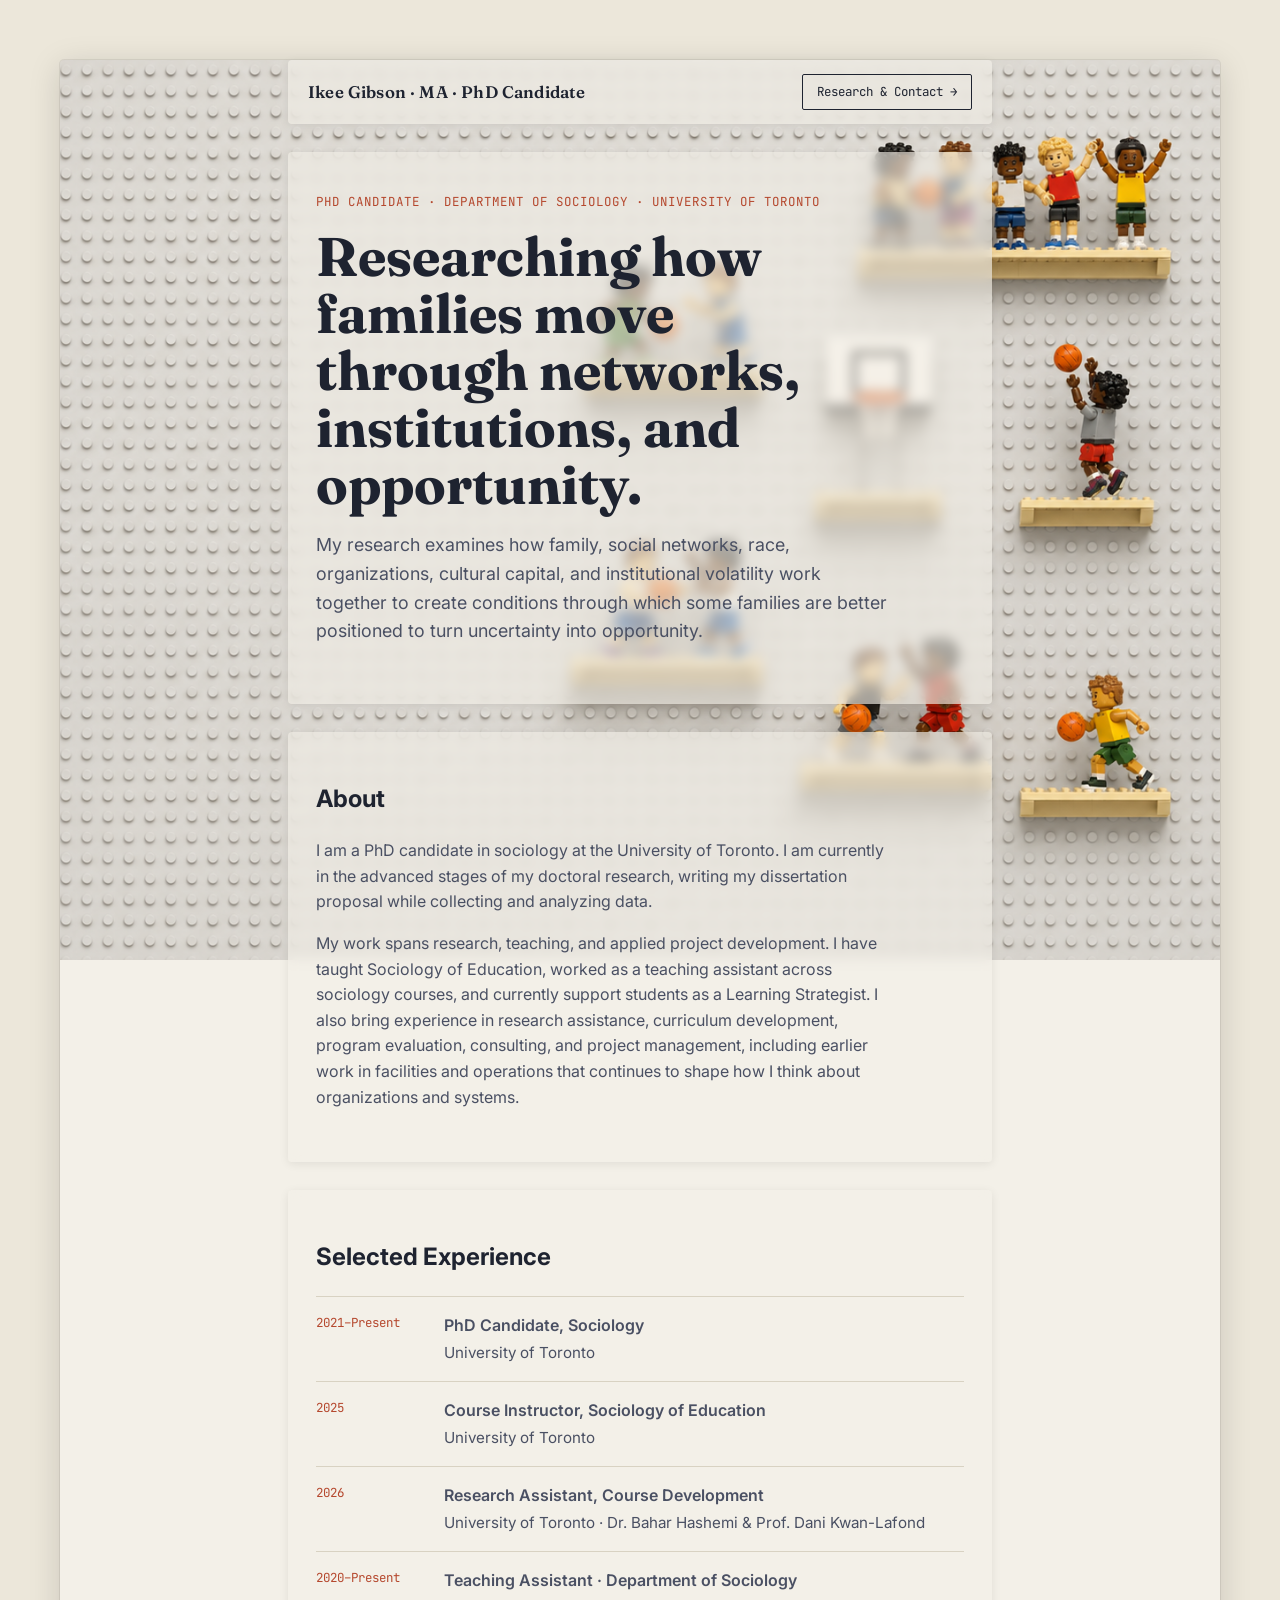
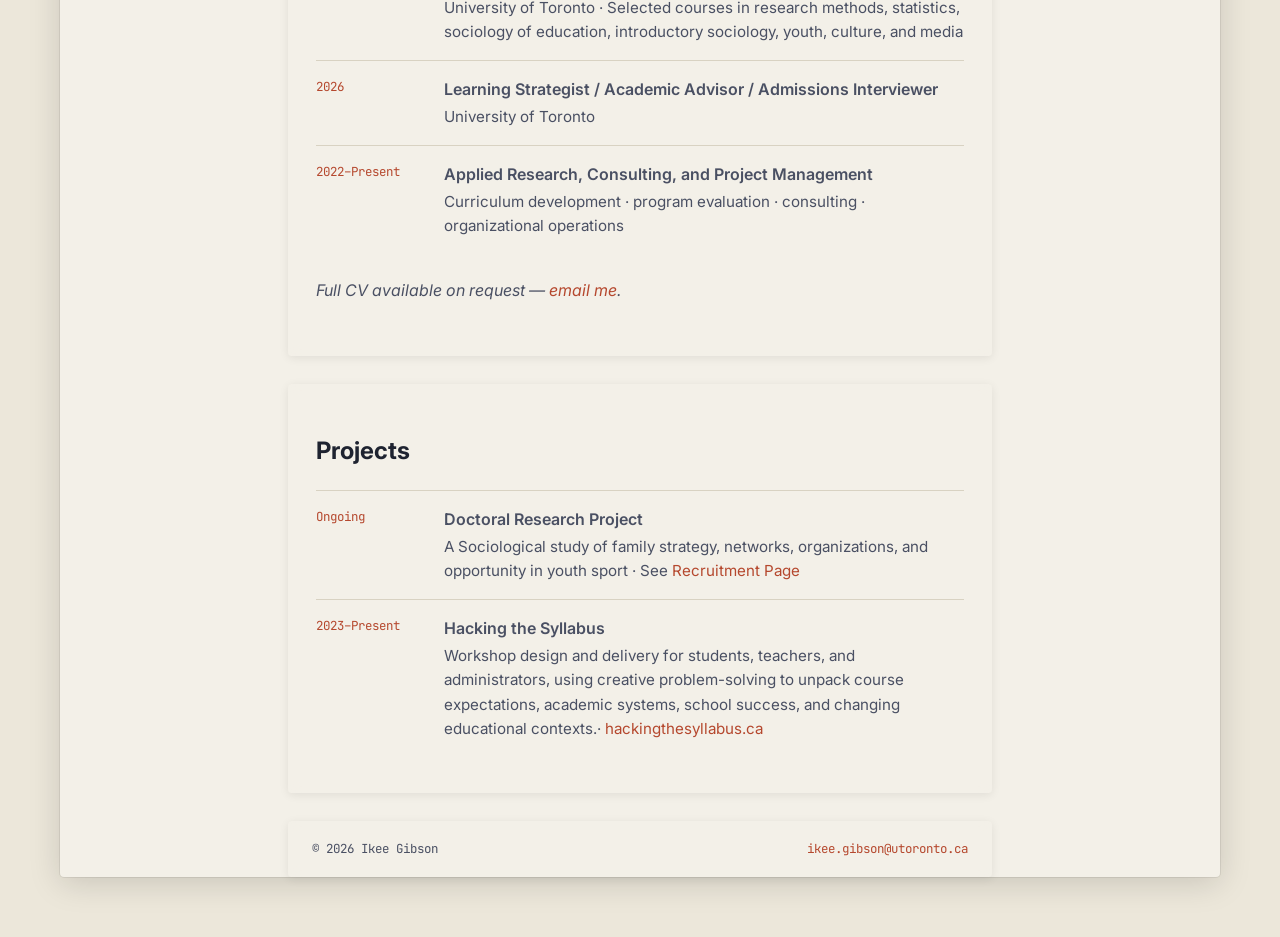
==== commit 9be45d34: "Fix typo in recruitment link text" ====
--- a/index.html
+++ b/index.html
@@ -87,7 +87,7 @@
       <div class="dates">Ongoing</div>
       <div>
         <p class="role">Doctoral Research Project</p>
-        <p class="org">A Sociological study of family strategy, networks, organizations, and opportunity in youth sport &middot; See <a href="recruit.html">Recrutment Page</a></p>
+        <p class="org">A Sociological study of family strategy, networks, organizations, and opportunity in youth sport &middot; See <a href="recruit.html">Recruitment Page</a></p>
       </div>
     </div>
     <div class="entry">
